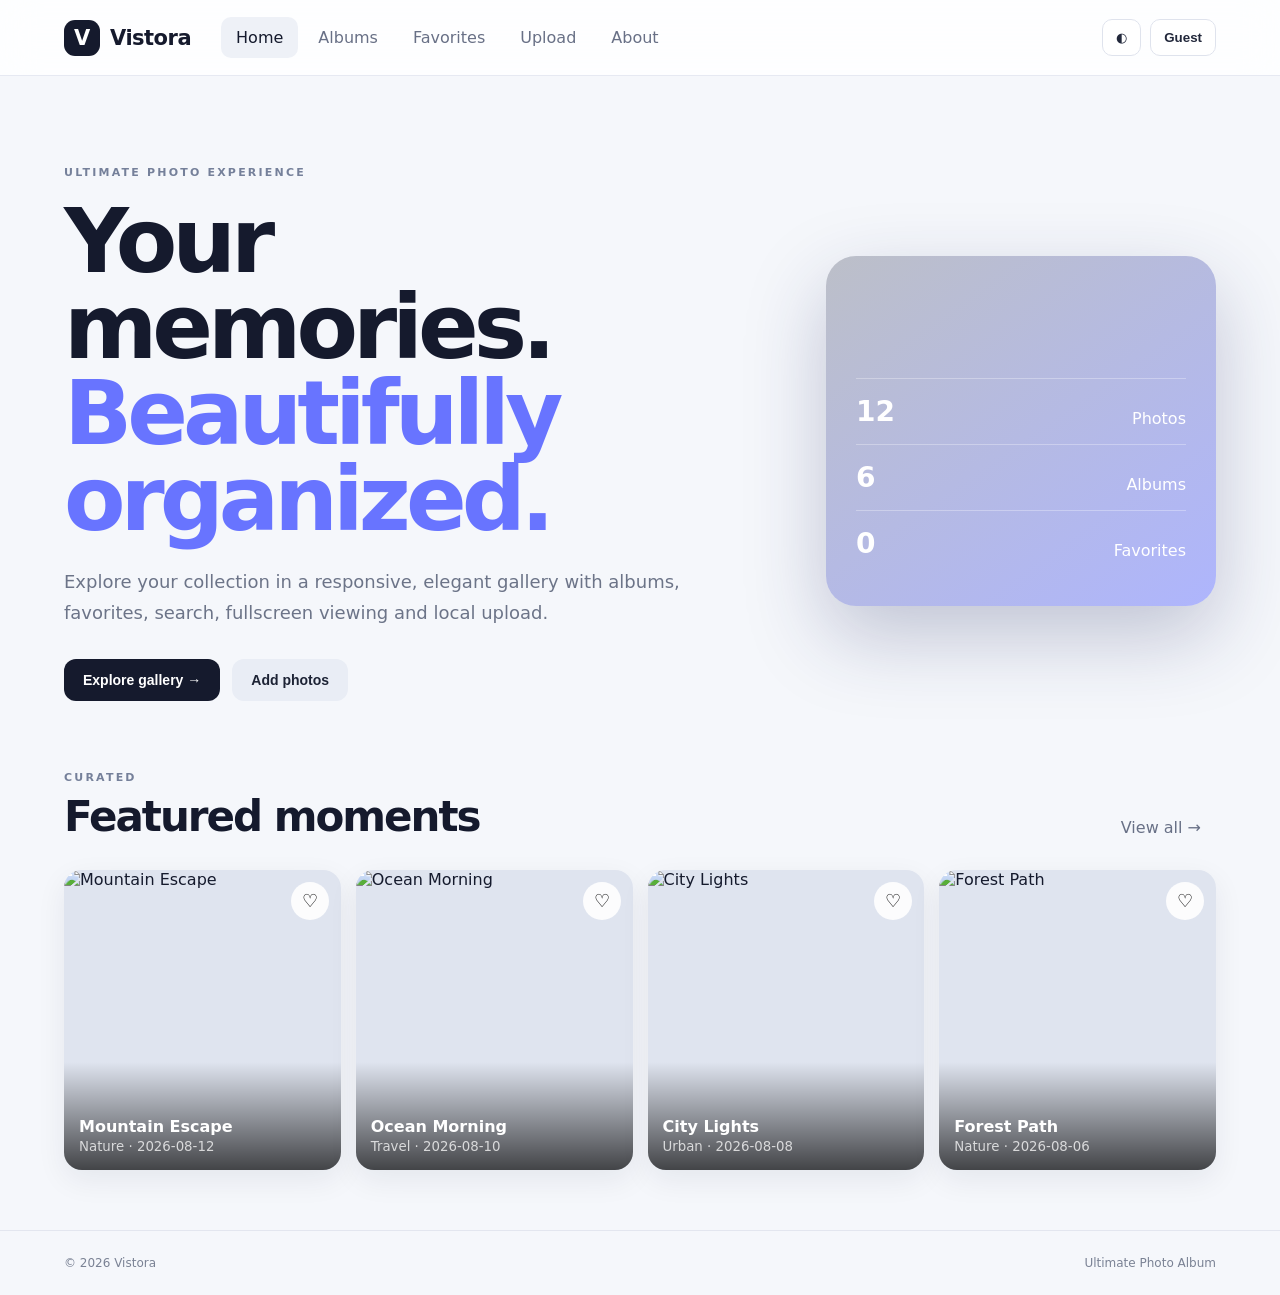
==== album.html @ 56f94b9e "update myapp" ====
<!DOCTYPE html>
<html lang="en">
<head>
  <meta charset="UTF-8">
  <meta name="viewport" content="width=device-width, initial-scale=1.0">
  <meta name="theme-color" content="#0b1020">
  <title>Vistora — Ultimate Photo Album</title>
  <link rel="stylesheet" href="css/album.css">
</head>
<body>
  <div id="app">
    <header class="topbar">
      <a class="brand" href="#home" data-page="home"><span class="brand-mark">V</span><span>Vistora</span></a>
      <button class="mobile-menu" id="menuToggle" aria-label="Open menu">☰</button>
      <nav class="nav" id="mainNav">
        <a href="#home" data-page="home" class="active">Home</a>
        <a href="#albums" data-page="albums">Albums</a>
        <a href="#favorites" data-page="favorites">Favorites</a>
        <a href="#upload" data-page="upload">Upload</a>
        <a href="#about" data-page="about">About</a>
      </nav>
      <div class="top-actions">
        <button class="icon-btn" id="themeBtn" title="Toggle theme">◐</button>
        <button class="profile-btn" id="profileBtn">Guest</button>
      </div>
    </header>

    <main>
      <section class="page active-page" id="homePage">
        <div class="hero">
          <div>
            <span class="eyebrow">ULTIMATE PHOTO EXPERIENCE</span>
            <h1>Your memories.<br><em>Beautifully organized.</em></h1>
            <p>Explore your collection in a responsive, elegant gallery with albums, favorites, search, fullscreen viewing and local upload.</p>
            <div class="hero-actions">
              <button class="primary" data-page="albums">Explore gallery →</button>
              <button class="secondary" data-page="upload">Add photos</button>
            </div>
          </div>
          <div class="hero-card">
            <div class="hero-stat"><strong id="photoCount">0</strong><span>Photos</span></div>
            <div class="hero-stat"><strong id="albumCount">6</strong><span>Albums</span></div>
            <div class="hero-stat"><strong id="favoriteCount">0</strong><span>Favorites</span></div>
          </div>
        </div>
        <div class="section-head"><div><span class="eyebrow">CURATED</span><h2>Featured moments</h2></div><button class="text-btn" data-page="albums">View all →</button></div>
        <div class="featured-grid" id="featuredGrid"></div>
      </section>

      <section class="page" id="albumsPage">
        <div class="section-head">
          <div><span class="eyebrow">YOUR COLLECTION</span><h2>Photo albums</h2></div>
          <div class="tools"><input id="searchInput" class="search" placeholder="⌕  Search photos..." type="search"><button class="secondary" id="sortBtn">Sort: Newest</button></div>
        </div>
        <div class="chips" id="chips"></div>
        <div class="photo-grid" id="photoGrid"></div>
      </section>

      <section class="page" id="favoritesPage">
        <div class="section-head"><div><span class="eyebrow">SAVED MOMENTS</span><h2>Favorites</h2></div></div>
        <div class="photo-grid" id="favoriteGrid"></div>
      </section>

      <section class="page" id="uploadPage">
        <div class="upload-wrap">
          <span class="eyebrow">LOCAL PHOTO MANAGER</span><h2>Upload your memories</h2>
          <p>Images are previewed and stored in this browser using local storage. Nothing is uploaded to a server.</p>
          <label class="dropzone" id="dropzone">
            <input type="file" id="fileInput" accept="image/*" multiple hidden>
            <span class="upload-icon">＋</span><strong>Choose photos</strong><span>or drag & drop images here</span>
          </label>
          <div class="upload-preview" id="uploadPreview"></div>
        </div>
      </section>

      <section class="page" id="aboutPage">
        <div class="about">
          <span class="eyebrow">VISTORA</span><h2>Built for your memories.</h2>
          <p>A standalone HTML, CSS and JavaScript photo album with a polished responsive interface, scrolling navigation, login modal, search, filters, favorites, fullscreen lightbox, theme switcher and local photo upload.</p>
          <div class="feature-cards">
            <article><b>⚡ Fast</b><span>No frameworks or build tools required.</span></article>
            <article><b>📱 Responsive</b><span>Designed for desktop, tablet and mobile.</span></article>
            <article><b>🔒 Local-first</b><span>Your demo uploads remain in your browser.</span></article>
          </div>
        </div>
      </section>
    </main>

    <footer><span>© 2026 Vistora</span><span>Ultimate Photo Album</span></footer>
  </div>

  <div class="modal" id="loginModal" aria-hidden="true">
    <div class="modal-box">
      <button class="close" data-close="loginModal">×</button>
      <span class="eyebrow">WELCOME BACK</span><h2>Sign in</h2>
      <form id="loginForm">
        <label>Email<input id="email" type="email" placeholder="you@example.com" required></label>
        <label>Password<input id="password" type="password" placeholder="••••••••" required minlength="4"></label>
        <div class="remember"><label><input type="checkbox" checked> Remember me</label><a href="#" id="forgot">Forgot password?</a></div>
        <button class="primary wide" type="submit">Sign in</button>
      </form>
      <p class="demo-note">Demo login — any valid email and 4+ character password works.</p>
    </div>
  </div>

  <div class="modal viewer" id="viewerModal" aria-hidden="true">
    <button class="viewer-close" data-close="viewerModal">×</button>
    <button class="viewer-arrow left" id="prevPhoto">‹</button>
    <img id="viewerImage" alt="">
    <button class="viewer-arrow right" id="nextPhoto">›</button>
    <div class="viewer-caption" id="viewerCaption"></div>
  </div>

  <div class="toast" id="toast"></div>
  <script src="js/album.js"></script>
</body>
</html>
---- css/album.css ----
* {
    box-sizing: border-box
}

html {
    scroll-behavior: smooth
}

body {
    margin: 0;
    font-family: Inter, ui-sans-serif, system-ui, -apple-system, BlinkMacSystemFont, "Segoe UI", sans-serif;
    background: #f5f7fb;
    color: #151a2d;
    transition: .3s
}

body.dark {
    background: #080b14;
    color: #f4f6ff
}

.topbar {
    position: sticky;
    top: 0;
    z-index: 50;
    height: 76px;
    display: flex;
    align-items: center;
    gap: 30px;
    padding: 0 clamp(18px, 5vw, 72px);
    background: rgba(255, 255, 255, .82);
    backdrop-filter: blur(18px);
    border-bottom: 1px solid #e6e9f2
}

.dark .topbar {
    background: rgba(8, 11, 20, .82);
    border-color: #202638
}

.brand {
    display: flex;
    align-items: center;
    gap: 10px;
    text-decoration: none;
    color: inherit;
    font-weight: 800;
    font-size: 21px;
    letter-spacing: -.5px
}

.brand-mark {
    width: 36px;
    height: 36px;
    border-radius: 11px;
    display: grid;
    place-items: center;
    background: #151a2d;
    color: #fff
}

.dark .brand-mark {
    background: #fff;
    color: #101424
}

.nav {
    display: flex;
    gap: 5px;
    overflow-x: auto;
    white-space: nowrap;
    scrollbar-width: none;
    flex: 1
}

.nav::-webkit-scrollbar {
    display: none
}

.nav a,
.text-btn {
    padding: 11px 15px;
    border-radius: 10px;
    text-decoration: none;
    color: #687086;
    border: 0;
    background: none;
    font: inherit;
    cursor: pointer
}

.nav a:hover,
.nav a.active {
    color: #151a2d;
    background: #eef1f7
}

.dark .nav a {
    color: #9aa3b8
}

.dark .nav a:hover,
.dark .nav a.active {
    background: #171d2d;
    color: #fff
}

.top-actions {
    display: flex;
    gap: 9px
}

.icon-btn,
.profile-btn,
.mobile-menu {
    border: 1px solid #dfe3ed;
    background: #fff;
    color: #22283b;
    border-radius: 10px;
    padding: 10px 13px;
    cursor: pointer
}

.profile-btn {
    font-weight: 700
}

.dark .icon-btn,
.dark .profile-btn,
.dark .mobile-menu {
    background: #111625;
    border-color: #293146;
    color: #fff
}

.mobile-menu {
    display: none;
    font-size: 20px
}

main {
    max-width: 1450px;
    margin: auto;
    padding: 0 clamp(18px, 5vw, 72px)
}

.page {
    display: none;
    min-height: calc(100vh - 130px);
    padding: 60px 0
}

.page.active-page {
    display: block
}

.hero {
    min-height: 590px;
    display: grid;
    grid-template-columns: 1fr 390px;
    align-items: center;
    gap: 60px
}

.eyebrow {
    font-size: 11px;
    letter-spacing: 2.2px;
    font-weight: 800;
    color: #75809a
}

.hero h1 {
    font-size: clamp(48px, 7vw, 92px);
    line-height: .96;
    letter-spacing: -5px;
    margin: 18px 0 25px
}

.hero h1 em {
    font-style: normal;
    color: #6874ff
}

.hero p {
    max-width: 650px;
    color: #6c7488;
    font-size: 18px;
    line-height: 1.7
}

.dark p,
.dark .hero p {
    color: #a7aec0
}

.hero-actions {
    display: flex;
    gap: 12px;
    margin-top: 30px
}

.primary,
.secondary {
    border: 0;
    border-radius: 12px;
    padding: 13px 19px;
    font-weight: 750;
    cursor: pointer;
    font-size: 14px
}

.primary {
    background: #151a2d;
    color: #fff
}

.secondary {
    background: #e9edf5;
    color: #1d2335
}

.dark .primary {
    background: #fff;
    color: #111625
}

.dark .secondary {
    background: #1a2131;
    color: #fff
}

.hero-card {
    height: 350px;
    border-radius: 30px;
    background: linear-gradient(145deg, #222a4a, #6675ff);
    padding: 30px;
    color: #fff;
    display: flex;
    flex-direction: column;
    justify-content: flex-end;
    box-shadow: 0 30px 80px rgba(35, 45, 100, .25);
    background-image: linear-gradient(145deg, rgba(18, 24, 49, .25), rgba(88, 101, 255, .45)), url("https://images.unsplash.com/photo-1500534623283-312aade485b7?auto=format&fit=crop&w=900&q=80");
    background-size: cover;
    background-position: center
}

.hero-stat {
    display: flex;
    justify-content: space-between;
    align-items: end;
    padding: 16px 0;
    border-top: 1px solid rgba(255, 255, 255, .3)
}

.hero-stat strong {
    font-size: 28px
}

.section-head {
    display: flex;
    align-items: end;
    justify-content: space-between;
    gap: 20px;
    margin: 40px 0 22px
}

.section-head h2,
.upload-wrap h2,
.about h2 {
    font-size: 42px;
    letter-spacing: -2px;
    margin: 7px 0
}

.tools {
    display: flex;
    gap: 8px
}

.search {
    min-width: 240px;
    padding: 12px 14px;
    border: 1px solid #dfe3ed;
    border-radius: 11px;
    background: #fff;
    outline: none
}

.dark .search {
    background: #111625;
    color: #fff;
    border-color: #293146
}

.featured-grid {
    display: grid;
    grid-template-columns: repeat(4, 1fr);
    gap: 15px
}

.featured-grid .photo-card {
    height: 300px
}

.photo-grid {
    display: grid;
    grid-template-columns: repeat(4, 1fr);
    gap: 16px
}

.photo-card {
    position: relative;
    min-height: 260px;
    border-radius: 18px;
    overflow: hidden;
    background: #dfe4ef;
    cursor: pointer;
    box-shadow: 0 10px 30px rgba(20, 25, 50, .07)
}

.photo-card img {
    width: 100%;
    height: 100%;
    min-height: 260px;
    display: block;
    object-fit: cover;
    transition: transform .5s
}

.photo-card:hover img {
    transform: scale(1.06)
}

.photo-info {
    position: absolute;
    left: 0;
    right: 0;
    bottom: 0;
    padding: 55px 15px 15px;
    color: #fff;
    background: linear-gradient(transparent, rgba(0, 0, 0, .7))
}

.photo-info strong {
    display: block
}

.photo-info small {
    opacity: .75
}

.heart {
    position: absolute;
    right: 12px;
    top: 12px;
    width: 38px;
    height: 38px;
    border: 0;
    border-radius: 50%;
    background: rgba(255, 255, 255, .9);
    cursor: pointer;
    font-size: 18px;
    z-index: 2
}

.heart.on {
    color: #ef476f
}

.chips {
    display: flex;
    gap: 8px;
    overflow-x: auto;
    margin-bottom: 20px;
    padding-bottom: 5px
}

.chip {
    border: 1px solid #dfe3ed;
    background: #fff;
    border-radius: 30px;
    padding: 9px 15px;
    cursor: pointer;
    white-space: nowrap
}

.chip.active {
    background: #151a2d;
    color: #fff
}

.dark .chip {
    background: #111625;
    color: #ddd;
    border-color: #293146
}

.dark .chip.active {
    background: #fff;
    color: #111
}

.upload-wrap,
.about {
    max-width: 900px;
    margin: 40px auto
}

.upload-wrap p,
.about>p {
    color: #6d7589;
    line-height: 1.7;
    font-size: 17px
}

.dropzone {
    min-height: 300px;
    border: 2px dashed #cbd1df;
    border-radius: 24px;
    display: flex;
    flex-direction: column;
    align-items: center;
    justify-content: center;
    gap: 10px;
    cursor: pointer;
    margin-top: 30px;
    background: rgba(255, 255, 255, .5)
}

.dark .dropzone {
    border-color: #30394e;
    background: #101521
}

.dropzone.drag {
    border-color: #6874ff;
    transform: scale(1.01)
}

.upload-icon {
    font-size: 45px
}

.upload-preview {
    display: grid;
    grid-template-columns: repeat(4, 1fr);
    gap: 12px;
    margin-top: 20px
}

.upload-preview img {
    width: 100%;
    height: 160px;
    object-fit: cover;
    border-radius: 14px
}

.feature-cards {
    display: grid;
    grid-template-columns: repeat(3, 1fr);
    gap: 15px;
    margin-top: 35px
}

.feature-cards article {
    padding: 25px;
    border: 1px solid #e1e5ee;
    border-radius: 18px;
    display: flex;
    flex-direction: column;
    gap: 10px
}

.dark .feature-cards article {
    border-color: #293146
}

.feature-cards span {
    color: #727b90;
    line-height: 1.5
}

.modal {
    position: fixed;
    inset: 0;
    background: rgba(6, 9, 18, .7);
    backdrop-filter: blur(8px);
    display: none;
    align-items: center;
    justify-content: center;
    z-index: 100;
    padding: 20px
}

.modal.open {
    display: flex
}

.modal-box {
    position: relative;
    background: #fff;
    color: #151a2d;
    border-radius: 24px;
    padding: 35px;
    width: min(430px, 100%);
    box-shadow: 0 30px 100px rgba(0, 0, 0, .3)
}

.dark .modal-box {
    background: #111625;
    color: #fff
}

.close,
.viewer-close {
    position: absolute;
    right: 17px;
    top: 14px;
    border: 0;
    background: none;
    font-size: 28px;
    cursor: pointer;
    color: inherit
}

.modal-box h2 {
    font-size: 35px;
    margin: 10px 0 25px
}

.modal-box form>label {
    display: block;
    font-size: 13px;
    font-weight: 700;
    margin: 15px 0
}

.modal-box input[type=email],
.modal-box input[type=password] {
    width: 100%;
    margin-top: 7px;
    padding: 13px;
    border: 1px solid #dce1eb;
    border-radius: 10px;
    background: #fff
}

.dark .modal-box input[type=email],
.dark .modal-box input[type=password] {
    background: #0b0f1a;
    color: #fff;
    border-color: #2a3348
}

.remember {
    display: flex;
    justify-content: space-between;
    font-size: 12px;
    margin: 18px 0
}

.remember a {
    color: #6874ff
}

.wide {
    width: 100%
}

.demo-note {
    font-size: 11px;
    color: #7b8497;
    text-align: center;
    margin-bottom: 0
}

.viewer {
    background: rgba(0, 0, 0, .92)
}

.viewer img {
    max-width: 88vw;
    max-height: 82vh;
    border-radius: 10px;
    object-fit: contain
}

.viewer-close {
    color: #fff;
    right: 25px;
    top: 18px;
    z-index: 3
}

.viewer-arrow {
    position: absolute;
    top: 50%;
    transform: translateY(-50%);
    border: 0;
    background: rgba(255, 255, 255, .12);
    color: #fff;
    border-radius: 50%;
    width: 52px;
    height: 52px;
    font-size: 40px;
    cursor: pointer
}

.viewer-arrow.left {
    left: 25px
}

.viewer-arrow.right {
    right: 25px
}

.viewer-caption {
    position: absolute;
    bottom: 25px;
    color: #fff;
    background: rgba(0, 0, 0, .45);
    padding: 8px 15px;
    border-radius: 20px
}

.toast {
    position: fixed;
    bottom: 25px;
    left: 50%;
    transform: translate(-50%, 20px);
    background: #151a2d;
    color: #fff;
    padding: 12px 18px;
    border-radius: 12px;
    opacity: 0;
    pointer-events: none;
    transition: .3s;
    z-index: 200
}

.toast.show {
    opacity: 1;
    transform: translate(-50%, 0)
}

footer {
    max-width: 1450px;
    margin: auto;
    padding: 25px clamp(18px, 5vw, 72px);
    display: flex;
    justify-content: space-between;
    border-top: 1px solid #e3e6ef;
    color: #7a8294;
    font-size: 12px
}

.dark footer {
    border-color: #202638
}

@media(max-width:950px) {
    .hero {
        grid-template-columns: 1fr
    }

    .hero-card {
        max-width: 520px
    }

    .photo-grid,
    .featured-grid {
        grid-template-columns: repeat(2, 1fr)
    }

    .upload-preview {
        grid-template-columns: repeat(3, 1fr)
    }
}

@media(max-width:700px) {
    .topbar {
        height: 66px
    }

    .nav {
        position: absolute;
        top: 66px;
        left: 0;
        right: 0;
        padding: 10px 15px;
        background: inherit;
        border-bottom: 1px solid #e3e6ef;
        display: none;
        box-shadow: 0 10px 25px rgba(0, 0, 0, .06)
    }

    .nav.open {
        display: flex
    }

    .mobile-menu {
        display: block
    }

    .top-actions {
        margin-left: auto
    }

    .profile-btn {
        display: none
    }

    .hero {
        min-height: auto;
        padding-top: 25px
    }

    .hero h1 {
        letter-spacing: -3px
    }

    .hero-card {
        height: 270px
    }

    .page {
        padding: 30px 0
    }

    .section-head {
        align-items: start;
        flex-direction: column
    }

    .tools {
        width: 100%
    }

    .search {
        min-width: 0;
        width: 100%
    }

    .photo-grid,
    .featured-grid {
        grid-template-columns: 1fr 1fr;
        gap: 10px
    }

    .photo-card,
    .photo-card img,
    .featured-grid .photo-card {
        min-height: 210px;
        height: 210px
    }

    .upload-preview {
        grid-template-columns: 1fr 1fr
    }

    .feature-cards {
        grid-template-columns: 1fr
    }

    .viewer-arrow {
        width: 42px;
        height: 42px;
        font-size: 30px
    }

    .viewer-arrow.left {
        left: 8px
    }

    .viewer-arrow.right {
        right: 8px
    }
}

@media(max-width:430px) {

    .photo-grid,
    .featured-grid {
        grid-template-columns: 1fr
    }

    .photo-card,
    .photo-card img,
    .featured-grid .photo-card {
        height: 290px;
        min-height: 290px
    }

    .hero-actions {
        flex-direction: column
    }

    .hero-actions button {
        width: 100%
    }
}
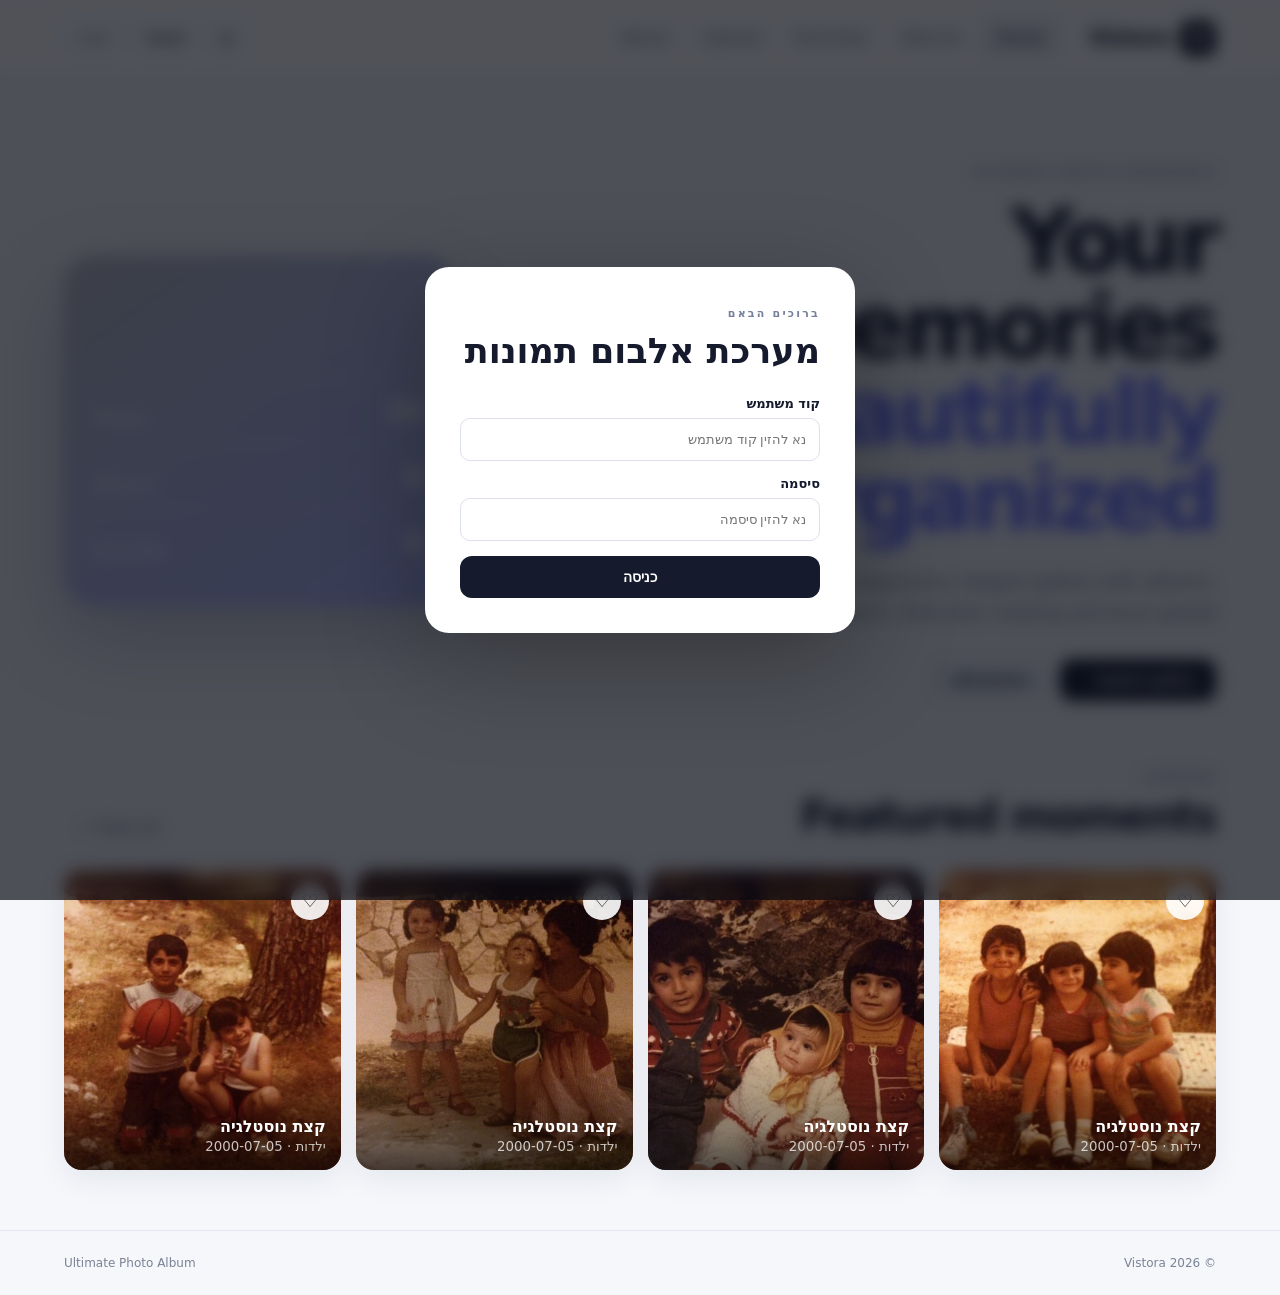
==== commit 5bd823d6: "update myapp" ====
--- a/album.html
+++ b/album.html
@@ -5,6 +5,15 @@
   <meta name="viewport" content="width=device-width, initial-scale=1.0">
   <meta name="theme-color" content="#0b1020">
   <title>Vistora — Ultimate Photo Album</title>
+  <link
+      href="https://unpkg.com/boxicons@2.1.4/css/boxicons.min.css"
+      rel="stylesheet"
+    />
+    <!-- Font awesome link -->
+    <link
+      rel="stylesheet"
+      href="https://cdnjs.cloudflare.com/ajax/libs/font-awesome/6.2.1/css/all.min.css"
+    />
   <link rel="stylesheet" href="css/album.css">
 </head>
 <body>
@@ -22,6 +31,7 @@
       <div class="top-actions">
         <button class="icon-btn" id="themeBtn" title="Toggle theme">◐</button>
         <button class="profile-btn" id="profileBtn">Guest</button>
+        <button class="logout-btn" id="logoutBtn" onclick="logout()">יציאה</button>
       </div>
     </header>
 
@@ -89,17 +99,21 @@
     <footer><span>© 2026 Vistora</span><span>Ultimate Photo Album</span></footer>
   </div>
 
-  <div class="modal" id="loginModal" aria-hidden="true">
+  <div class="modal" id="loginModal">
     <div class="modal-box">
-      <button class="close" data-close="loginModal">×</button>
-      <span class="eyebrow">WELCOME BACK</span><h2>Sign in</h2>
+      <!-- <button class="close" data-close="loginModal">×</button> -->
+      <span class="eyebrow">ברוכים הבאם</span><h2>מערכת אלבום תמונות</h2>
       <form id="loginForm">
-        <label>Email<input id="email" type="email" placeholder="you@example.com" required></label>
-        <label>Password<input id="password" type="password" placeholder="••••••••" required minlength="4"></label>
-        <div class="remember"><label><input type="checkbox" checked> Remember me</label><a href="#" id="forgot">Forgot password?</a></div>
-        <button class="primary wide" type="submit">Sign in</button>
+        <label>קוד משתמש<input id="user-name" type="text" autocomplete="off" placeholder="נא להזין קוד משתמש" required></label>
+        <label>סיסמה<input id="password" type="password" autocomplete="off" placeholder="נא להזין סיסמה" required minlength="4"></label>
+        <!-- EYE SPAN  -->
+          <span class="eye">
+            <i class="fa-regular fa-eye-slash"></i>
+          </span>
+        <!-- <div class="remember"><label><input type="checkbox" checked> Remember me</label><a href="#" id="forgot">Forgot password?</a></div> -->
+        <button class="primary wide submit" type="submit">כניסה</button>
       </form>
-      <p class="demo-note">Demo login — any valid email and 4+ character password works.</p>
+      <!-- <p class="demo-note">Demo login — any valid email and 4+ character password works.</p> -->
     </div>
   </div>
 
@@ -113,5 +127,6 @@
 
   <div class="toast" id="toast"></div>
   <script src="js/album.js"></script>
+  <script src="js/login.js"></script>
 </body>
 </html>
--- a/css/album.css
+++ b/css/album.css
@@ -7,6 +7,7 @@
 }
 
 body {
+    direction: rtl;
     margin: 0;
     font-family: Inter, ui-sans-serif, system-ui, -apple-system, BlinkMacSystemFont, "Segoe UI", sans-serif;
     background: #f5f7fb;
@@ -112,6 +113,7 @@
 
 .icon-btn,
 .profile-btn,
+.logout-btn,
 .mobile-menu {
     border: 1px solid #dfe3ed;
     background: #fff;
@@ -127,6 +129,7 @@
 
 .dark .icon-btn,
 .dark .profile-btn,
+.dark .logoutBtn,
 .dark .mobile-menu {
     background: #111625;
     border-color: #293146;
@@ -323,7 +326,7 @@
     height: 100%;
     min-height: 260px;
     display: block;
-    object-fit: cover;
+    object-fit:cover;
     transition: transform .5s
 }
 
@@ -480,6 +483,10 @@
     line-height: 1.5
 }
 
+.profile-btn span {
+    color:white;
+}
+
 .modal {
     position: fixed;
     inset: 0;
@@ -535,7 +542,7 @@
     margin: 15px 0
 }
 
-.modal-box input[type=email],
+.modal-box input[type=text],
 .modal-box input[type=password] {
     width: 100%;
     margin-top: 7px;
@@ -545,7 +552,7 @@
     background: #fff
 }
 
-.dark .modal-box input[type=email],
+.dark .modal-box input[type=text],
 .dark .modal-box input[type=password] {
     background: #0b0f1a;
     color: #fff;
@@ -658,6 +665,24 @@
     border-color: #202638
 }
 
+#password {
+    position: relative;
+}
+
+/* form #loginForm label {
+    position: relative;
+} */
+.eye {
+    margin-top:240px;
+    padding-left: 5px;
+    position: absolute;
+    font-size: 17px;
+    left: 35px;
+    top: 14px;
+    color: white;
+    cursor: pointer;
+}
+
 @media(max-width:950px) {
     .hero {
         grid-template-columns: 1fr
@@ -707,7 +732,7 @@
     }
 
     .profile-btn {
-        display: none
+        /* display: none */
     }
 
     .hero {
